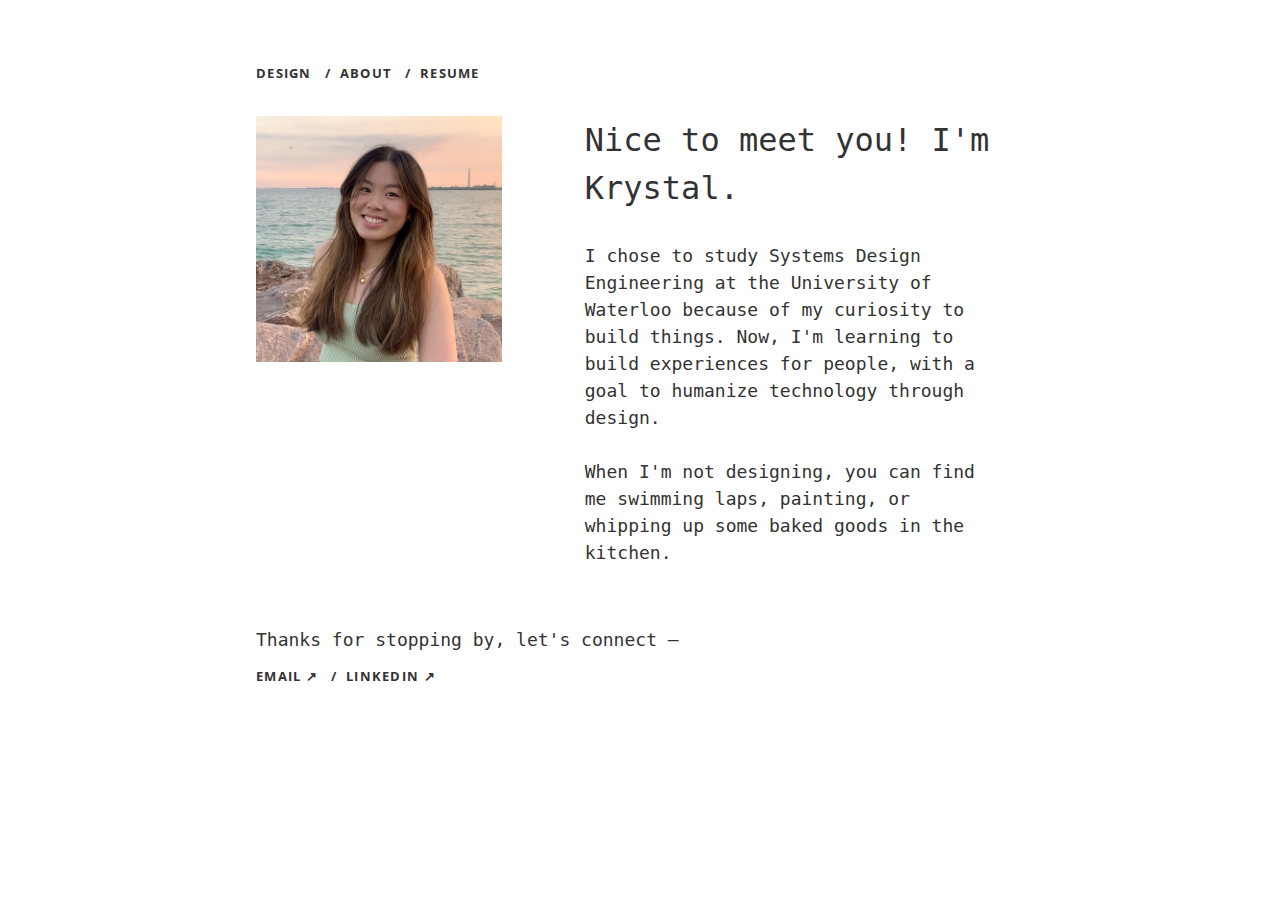
==== about.html @ 17763824 "F21 Refresh" ====
<html lang="en">

<head>
  <title>Krystal Truong</title>
  <link rel="shortcut icon" href="favicon.png">
  <link rel="stylesheet" type="text/css" href="//fonts.googleapis.com/css?family=Open+Sans" />
  <link rel="stylesheet" href="style.css">
</head>

<body>

  <div class="container">
  <!-- Nav -->
  <div class="spacing-60"></div>
  <div class="h2">
    <a class="text" href="./design.html">DESIGN</a>
    &nbsp;&nbsp;/&nbsp;&nbsp;<a class="text" href="./about.html">ABOUT</a>
    &nbsp;&nbsp;/&nbsp;&nbsp;<a class="text" href="https://drive.google.com/file/d/1UsFIms55DaiQPymfGHlReNOtByHcHVr6/view?usp=sharing" target="_blank">RESUME</a>
  </div>
  <div class="spacing-30"></div>

  <!-- Introduction -->
  <div class="parent">
    <div class="flex-left">
      <img src="krystal.png">
    </div>
    <div class="flex-center"></div>
    <div class="flex-right">
        <div class="h1" id="left-align">
            Nice to meet you! I'm Krystal.
        </div>
        <div class="spacing-30"></div>
        <div class="h3" id="left-align">
            I chose to study Systems Design Engineering at the University of Waterloo because of my curiosity to build things.
        Now, I'm learning to build experiences for people, with a goal to humanize technology through design.<br><br>
        When I'm not designing, you can find me swimming laps, painting, or whipping up some baked goods in the kitchen.
        </div>
    </div>
  </div>

<!-- Contact -->
<div class="spacing-60"></div>
<div class="h3" id="left-align">Thanks for stopping by, let's connect — &nbsp;</div>
<div class="spacing-10"></div>
<div class="h2">
  <a class="text" href="mailto:k33truon@uwaterloo.ca" target="_blank">EMAIL ↗</a>
  &nbsp;&nbsp;/&nbsp;&nbsp;<a class="text" href="https://www.linkedin.com/in/krystal-truong/" target="_blank">LINKEDIN ↗</a>
</div>
<div class="spacing-60"></div>

</div>
</body>
</html>
---- style.css ----
@keyframes fade-in {
  0% {opacity: 0;}
  100% {opacity: 1;}
}

body {
    margin: 0;
    padding: 0;
    background-color: #ffffff;
    color: #333333;
  }
  
  /* Content */
  .container {
    max-width: 60%;
    width: auto;
    margin-left: auto;
    margin-right: auto;
    height: auto;
    display: flex;
    flex-direction: column;
    justify-content: center;
    position: relative;
    animation: fade-in ease 2s;
    animation-iteration-count: 1;
    animation-fill-mode: forwards;
  }

  /* Spacing */
  .spacing-10 {
    min-height: 10px;
    max-height: 10px;
  }
  
  .spacing-30 {
    min-height: 30px;
    max-height: 30px;
  }
  
  .spacing-60 {
    min-height: 60px;
    max-height: 60px;
  }
  
  /* Text */
  .h1 {
    font-family: "Roboto Mono", monospace;
    font-size: xx-large;
    font-weight: normal;
    line-height: 150%;
    padding: 0;
  }
  
  .h2 {
    font-family: "Open Sans", sans-serif;
    font-size: small;
    font-weight: bolder;
    line-height: 2em;
    padding: 0;
    letter-spacing: 0.1em;
    text-transform: uppercase;
    text-align: left;
  }

  .h3 {
    font-family: "Roboto Mono", monospace;
    font-size: large;
    font-weight: lighter;
    line-height: 150%;
    padding: 0;
    text-align: left;
  }
  
  .parent {
    display: flex;
    flex-wrap: wrap;
    justify-content: left;
    align-items: left;
    column-gap: 30px;
    row-gap: 30px;
  }

  .flex-left {
    width: 32%;
  }

  .flex-center {
    width: 3%;
  }

  .flex-left.image {
    height: 100px;
    background-image: url("wave.png");
    background-position: left;
    background-size: contain;
    background-repeat: no-repeat;
  }

  .flex-left.image:hover {
    background-image: url("pose.png");
  }

  .flex-right {
    width: 55%;
  }

  .flex-full {
    width: 100%;
  }

  .child {
    flex: 1 1 40%;
    box-sizing: border-box;
    border: #333333;
    border-width: 3px;
    border-style: solid;
    padding: 3%
  }

  hr {
    border-width: thin;
    border-style: solid;
  }

  /* Media */
  img {
    width: 100%;
    height: auto;
  }
  
  /* Clickable */
  a {
    color:#333333;
    text-decoration: none;
  }

  a.text:hover {
    color: #1D33FF;
  }

  a.block {
    color: #1D33FF;
    background: linear-gradient(to left, #fffdfB 50%, #1D33FF 50%) right;
    background-size: 200%;
    transition: .1s ease-out;
  }
  
  a.block:hover {
    color: #ffffff;
    background-position: left;
  }

  .child:hover {
    border: #1D33FF;
    border-width: 3px;
    border-style: solid;
  }

  a:active {
    color:#120A43;
  }

  #clickable-large {
    font-size: xx-large;
  }
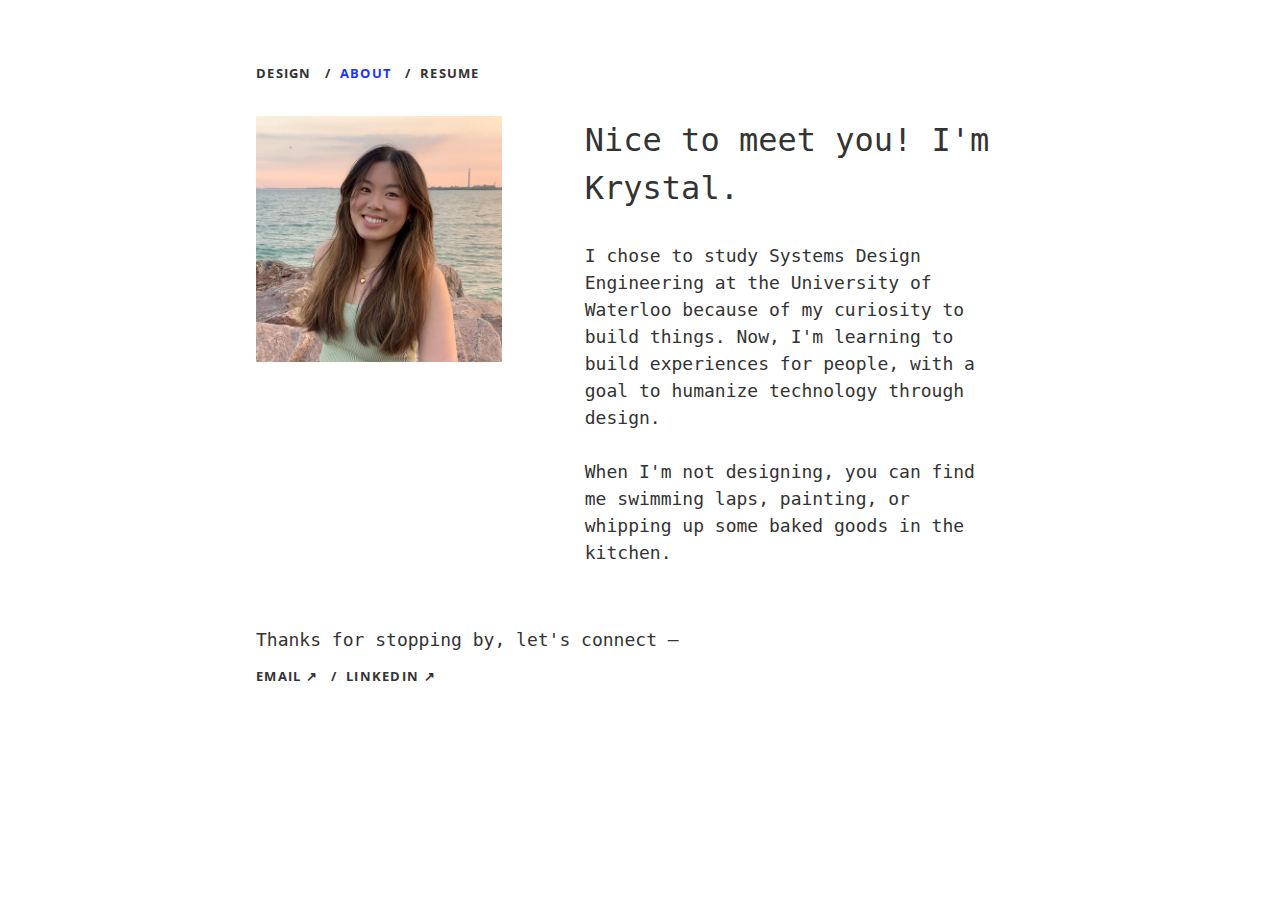
==== commit e2752eff: "Nav update with colour" ====
--- a/about.html
+++ b/about.html
@@ -13,8 +13,8 @@
   <!-- Nav -->
   <div class="spacing-60"></div>
   <div class="h2">
-    <a class="text" href="./design.html">DESIGN</a>
-    &nbsp;&nbsp;/&nbsp;&nbsp;<a class="text" href="./about.html">ABOUT</a>
+    <a class="text" href="./index.html">DESIGN</a>
+    &nbsp;&nbsp;/&nbsp;&nbsp;<a class="text coloured" href="./about.html">ABOUT</a>
     &nbsp;&nbsp;/&nbsp;&nbsp;<a class="text" href="https://drive.google.com/file/d/1UsFIms55DaiQPymfGHlReNOtByHcHVr6/view?usp=sharing" target="_blank">RESUME</a>
   </div>
   <div class="spacing-30"></div>
--- a/style.css
+++ b/style.css
@@ -138,6 +138,10 @@
     color: #1D33FF;
   }
 
+  a.text.coloured {
+    color: #1D33FF;
+  }
+
   a.block {
     color: #1D33FF;
     background: linear-gradient(to left, #fffdfB 50%, #1D33FF 50%) right;
@@ -157,7 +161,7 @@
   }
 
   a:active {
-    color:#120A43;
+    color:#1D33FF;
   }
 
   #clickable-large {
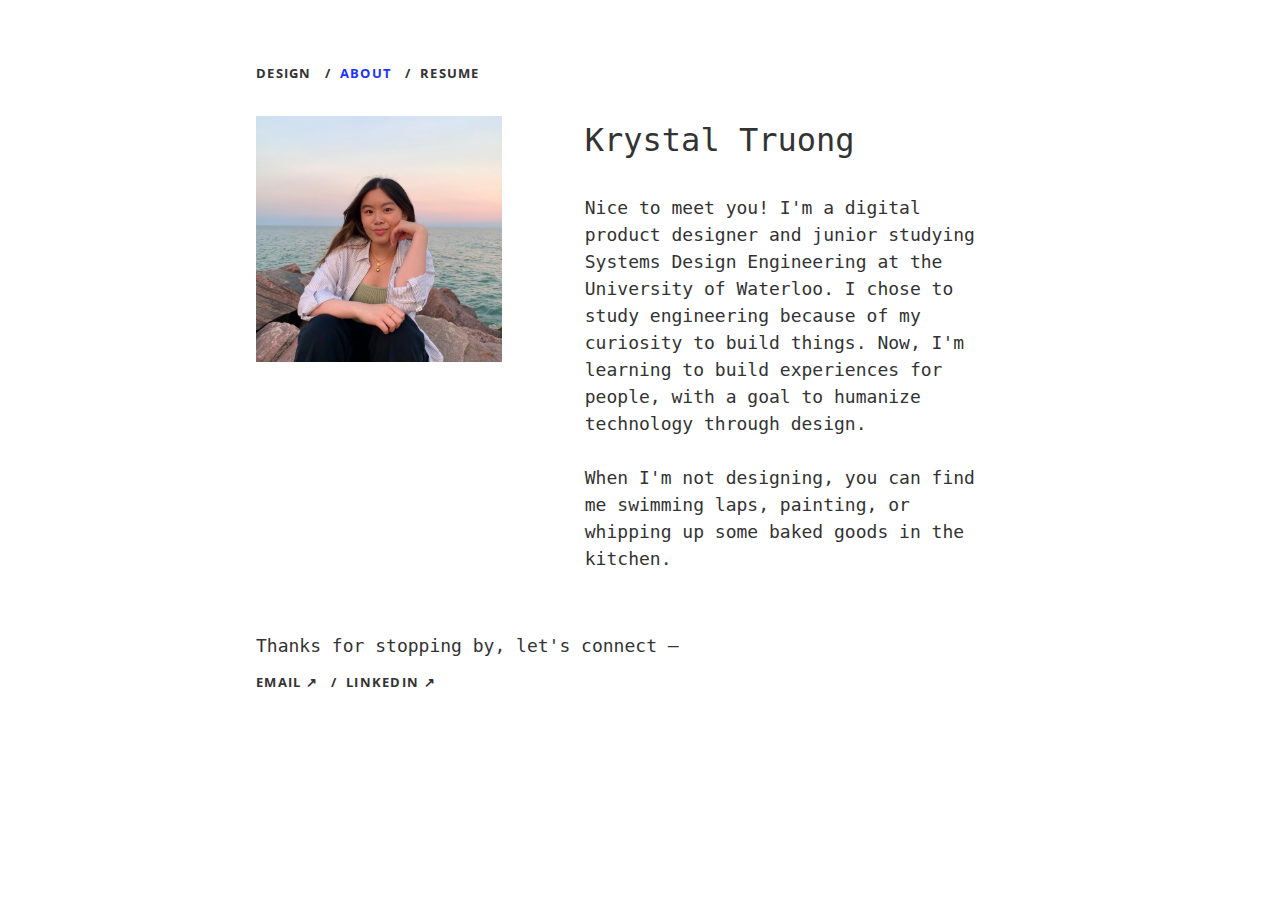
==== commit a9fa9d4f: "Resume Push" ====
--- a/about.html
+++ b/about.html
@@ -2,7 +2,7 @@
 
 <head>
   <title>Krystal Truong</title>
-  <link rel="shortcut icon" href="favicon.png">
+  <link rel="shortcut icon" href="star.png">
   <link rel="stylesheet" type="text/css" href="//fonts.googleapis.com/css?family=Open+Sans" />
   <link rel="stylesheet" href="style.css">
 </head>
@@ -15,25 +15,26 @@
   <div class="h2">
     <a class="text" href="./index.html">DESIGN</a>
     &nbsp;&nbsp;/&nbsp;&nbsp;<a class="text coloured" href="./about.html">ABOUT</a>
-    &nbsp;&nbsp;/&nbsp;&nbsp;<a class="text" href="https://drive.google.com/file/d/1UsFIms55DaiQPymfGHlReNOtByHcHVr6/view?usp=sharing" target="_blank">RESUME</a>
+    &nbsp;&nbsp;/&nbsp;&nbsp;<a class="text" href="https://drive.google.com/file/d/1UzDh8Bg2F6Qu9--7cHje0R3sVM2DVDYK/view?usp=sharing" target="_blank">RESUME</a>
   </div>
   <div class="spacing-30"></div>
 
   <!-- Introduction -->
   <div class="parent">
     <div class="flex-left">
-      <img src="krystal.png">
+      <img src="profile-photo.jpg">
     </div>
     <div class="flex-center"></div>
     <div class="flex-right">
         <div class="h1" id="left-align">
-            Nice to meet you! I'm Krystal.
+            Krystal Truong
         </div>
         <div class="spacing-30"></div>
         <div class="h3" id="left-align">
-            I chose to study Systems Design Engineering at the University of Waterloo because of my curiosity to build things.
-        Now, I'm learning to build experiences for people, with a goal to humanize technology through design.<br><br>
-        When I'm not designing, you can find me swimming laps, painting, or whipping up some baked goods in the kitchen.
+            Nice to meet you! I'm a digital product designer and junior studying Systems Design Engineering at the University of Waterloo.
+            I chose to study engineering because of my curiosity to build things. Now, I'm learning to build experiences for people, with a goal to
+            humanize technology through design.<br><br>
+            When I'm not designing, you can find me swimming laps, painting, or whipping up some baked goods in the kitchen.
         </div>
     </div>
   </div>
--- a/style.css
+++ b/style.css
@@ -21,9 +21,6 @@
     flex-direction: column;
     justify-content: center;
     position: relative;
-    animation: fade-in ease 2s;
-    animation-iteration-count: 1;
-    animation-fill-mode: forwards;
   }
 
   /* Spacing */
@@ -78,6 +75,9 @@
     align-items: left;
     column-gap: 30px;
     row-gap: 30px;
+    animation: fade-in ease 2s;
+    animation-iteration-count: 1;
+    animation-fill-mode: forwards;
   }
 
   .flex-left {
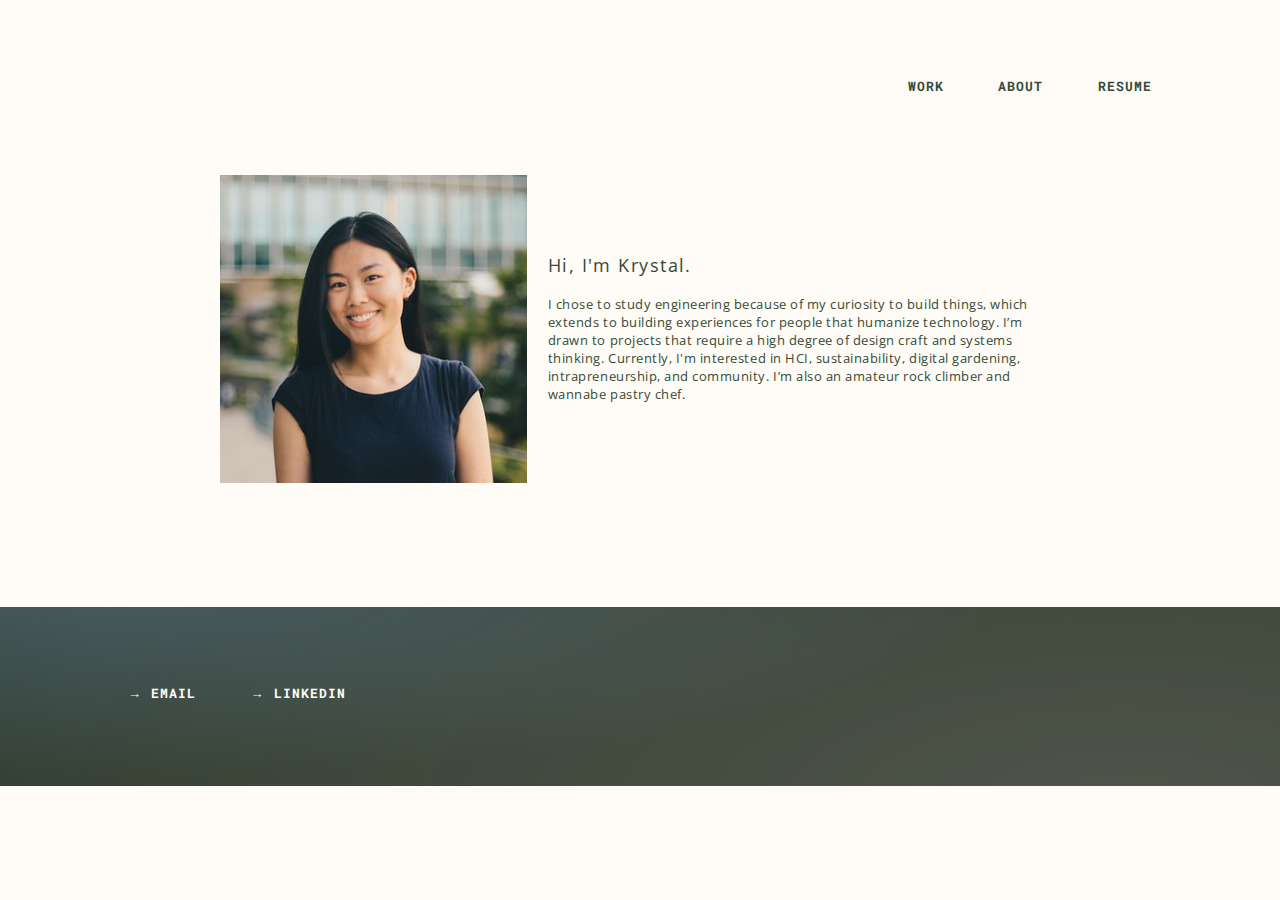
==== commit 73004230: "Work Page Update" ====
--- a/about.html
+++ b/about.html
@@ -4,52 +4,53 @@
   <title>Krystal Truong</title>
   <link rel="shortcut icon" href="star.png">
   <link rel="stylesheet" type="text/css" href="//fonts.googleapis.com/css?family=Open+Sans" />
+  <link href='https://fonts.googleapis.com/css?family=Roboto Mono' rel='stylesheet'>
   <link rel="stylesheet" href="style.css">
 </head>
 
 <body>
 
-  <div class="container">
-  <!-- Nav -->
-  <div class="spacing-60"></div>
-  <div class="h2">
-    <a class="text" href="./index.html">DESIGN</a>
-    &nbsp;&nbsp;/&nbsp;&nbsp;<a class="text coloured" href="./about.html">ABOUT</a>
-    &nbsp;&nbsp;/&nbsp;&nbsp;<a class="text" href="https://drive.google.com/file/d/1UzDh8Bg2F6Qu9--7cHje0R3sVM2DVDYK/view?usp=sharing" target="_blank">RESUME</a>
-  </div>
-  <div class="spacing-30"></div>
+    <div class="frame-heading">
+        <!-- Nav -->
+        <div class="flex-container" style="justify-content: flex-end">
+          <h3>
+            <a style="color: #364A38" class="link" href="./index.html">WORK</a>
+            &nbsp;&nbsp;&nbsp;&nbsp;&nbsp;<a style="color: #364A38" class="link" href="./about.html">ABOUT</a>
+            &nbsp;&nbsp;&nbsp;&nbsp;&nbsp;<a style="color: #364A38" class="link" href="https://drive.google.com/file/d/1OlumJu7d1QydlkEsXsa4y7ZNUnQvzALo/view?usp=sharing">RESUME</a>
+          </h3>
+        </div>
 
-  <!-- Introduction -->
-  <div class="parent">
-    <div class="flex-left">
-      <img src="profile-photo.jpg">
+        <div class="spacing-60"></div>
+        <div class="flex-container">
+            <div class="flex-left">
+                <img src="krystal.jpg">
+            </div>
+            <div class="flex-center"></div>
+            <div class="flex-full">
+                <h2 style="color: #364A38">Hi, I'm Krystal.</h2>
+                <h4 style="color: #364A38">I chose to study engineering because of my curiosity to build things, which extends
+                  to building experiences for people that humanize technology.
+                    I’m drawn to projects that require a high degree of design craft and systems thinking.
+                    Currently, I'm interested in HCI, sustainability, digital gardening, intrapreneurship, and community.
+                    I’m also an amateur rock climber and wannabe pastry chef.</h4>
+            </div>
+        </div>
+
+        <div class="spacing-60"></div>
+
+
+
     </div>
-    <div class="flex-center"></div>
-    <div class="flex-right">
-        <div class="h1" id="left-align">
-            Krystal Truong
-        </div>
-        <div class="spacing-30"></div>
-        <div class="h3" id="left-align">
-            Nice to meet you! I'm a digital product designer and junior studying Systems Design Engineering at the University of Waterloo.
-            I chose to study engineering because of my curiosity to build things. Now, I'm learning to build experiences for people, with a goal to
-            humanize technology through design.<br><br>
-            When I'm not designing, you can find me swimming laps, painting, or whipping up some baked goods in the kitchen.
-        </div>
+
+  <!-- Footing -->
+  <div class="background">
+    <div class="frame-heading">
+      <h3><a class="link" href="mailto:k33truon@uwaterloo.ca" target="_blank">→ EMAIL</a>
+      &nbsp;&nbsp;&nbsp;&nbsp;&nbsp;<a class="link" href="https://www.linkedin.com/in/krystal-truong/" target="_blank">→ LINKEDIN</a>
+      </h3>
     </div>
   </div>
 
-<!-- Contact -->
-<div class="spacing-60"></div>
-<div class="h3" id="left-align">Thanks for stopping by, let's connect — &nbsp;</div>
-<div class="spacing-10"></div>
-<div class="h2">
-  <a class="text" href="mailto:k33truon@uwaterloo.ca" target="_blank">EMAIL ↗</a>
-  &nbsp;&nbsp;/&nbsp;&nbsp;<a class="text" href="https://www.linkedin.com/in/krystal-truong/" target="_blank">LINKEDIN ↗</a>
-</div>
-<div class="spacing-60"></div>
-
-</div>
 </body>
 </html>
 
--- a/style.css
+++ b/style.css
@@ -6,22 +6,91 @@
 body {
     margin: 0;
     padding: 0;
-    background-color: #ffffff;
-    color: #333333;
-  }
-  
-  /* Content */
-  .container {
-    max-width: 60%;
-    width: auto;
-    margin-left: auto;
-    margin-right: auto;
-    height: auto;
+    background-color: #FFFBF6;
+  }
+
+.background {
+  background: radial-gradient(70.7% 101.31% at 6.91% -5.81%,
+  rgba(137, 184, 255, 0.2) 4.81%, rgba(255, 188, 188, 0) 100%),
+  radial-gradient(142.01% 374.42% at 87.85% 111.74%, rgba(249, 210, 210, 0.2) 0%,
+  rgba(255, 232, 232, 0) 100%)
+  , #253527;
+}
+
+ .frame-heading {
+  display: flex;
+  flex-direction: column;
+  margin: 0px;
+  padding-left: 10%;
+  padding-right: 10%;
+  padding-top: 5%;
+  padding-bottom: 5%;
+  gap: 0px;
+ }
+
+ .frame-container {
+  display: flex;
+  flex-direction: column;
+  padding-top: 2%;
+  padding-bottom: 2%;
+  margin: 0px;
+  gap: 0px;
+ }
+
+ .flex-heading {
+  display: flex;
+  align-items: center;
+  height: fit-content;
+}
+
+  .flex-container {
     display: flex;
-    flex-direction: column;
+    align-items: center;
+    height: fit-content;
     justify-content: center;
+  }
+
+  .flex-half {
+    width: 20%;
+  }
+
+  .flex-left {
+    width: 30%;
+    animation: fade-in ease 2s;
+    animation-iteration-count: 1;
+    animation-fill-mode: forwards;
     position: relative;
-  }
+
+  }
+
+  .flex-center {
+    width: 2%;
+    animation: fade-in ease 2s;
+    animation-iteration-count: 1;
+    animation-fill-mode: forwards;
+    position: relative;
+  }
+
+  .flex-right {
+    width: 30%;
+    animation: fade-in ease 2s;
+    animation-iteration-count: 1;
+    animation-fill-mode: forwards;
+    position: relative;
+  }
+
+  .flex-full {
+    width: 50%;
+  }
+
+ .link {
+  color: #FFFBF6;
+ }
+
+ .link:hover {
+  text-decoration: none;
+  color: #9194f9!important;
+ }
 
   /* Spacing */
   .spacing-10 {
@@ -40,86 +109,85 @@
   }
   
   /* Text */
-  .h1 {
-    font-family: "Roboto Mono", monospace;
+  h1 {
+    font-family: 'Roboto Mono';
+    font-style: normal;
+    font-weight: 700;
     font-size: xx-large;
-    font-weight: normal;
-    line-height: 150%;
+    align-items: center;
+    letter-spacing: 0.04em;
+    background: linear-gradient(94.63deg, rgba(41, 85, 240, 0.5) -6.86%, rgba(105, 133, 100, 0.5) 49.49%), #FFFBF6;
+    -webkit-background-clip: text;
+    -webkit-text-fill-color: transparent;
+    background-clip: text;
+    -moz-text-fill-color: transparent;
+    margin-bottom: 2%;
+  }
+  
+  h2 { 
+    font-family: 'Open Sans';
+    font-style: normal;
+    font-weight: 400;
+    font-size: large;
+    align-items: center;
+    letter-spacing: 0.08em;
+    color: #FFFBF6;
+    margin-bottom: 2%;
+  }
+
+  h3 {
+    font-family: 'Roboto Mono';
+    font-style: normal;
+    font-weight: 700;
+    font-size: small;
+    align-items: center;
+    letter-spacing: 0.08em;
+    color: #FFFBF6;
+    margin-bottom: 2%;
+  }
+
+  h4 {
+    font-family: 'Open Sans';
+    font-style: normal;
+    font-weight: 400;
+    font-size: small;
+    align-items: center;
+    letter-spacing: 0.04em;
+    color: #FFFBF6;
+  }
+  
+  h5 {
+    font-family: 'Roboto Mono';
+    font-style: normal;
+    font-weight: 400;
+    font-size: large;
+    letter-spacing: 0.08em;
+    color: #000000;
+    margin: 0;
     padding: 0;
-  }
-  
-  .h2 {
-    font-family: "Open Sans", sans-serif;
+    margin-bottom: 4%;
+  }
+
+  h6 {
+    font-family: 'Open Sans';
+    font-style: normal;
+    font-weight: 900;
+    font-size: x-large;
+    letter-spacing: 0.08em;
+    color: #3E6142;
+    margin: 0;
+    padding: 0;
+    margin-bottom: 4%;
+  }
+
+  h7 {
+    font-family: 'Roboto Mono';
+    font-style: normal;
+    font-weight: 900;
     font-size: small;
-    font-weight: bolder;
-    line-height: 2em;
-    padding: 0;
-    letter-spacing: 0.1em;
-    text-transform: uppercase;
-    text-align: left;
-  }
-
-  .h3 {
-    font-family: "Roboto Mono", monospace;
-    font-size: large;
-    font-weight: lighter;
-    line-height: 150%;
-    padding: 0;
-    text-align: left;
-  }
-  
-  .parent {
-    display: flex;
-    flex-wrap: wrap;
-    justify-content: left;
-    align-items: left;
-    column-gap: 30px;
-    row-gap: 30px;
-    animation: fade-in ease 2s;
-    animation-iteration-count: 1;
-    animation-fill-mode: forwards;
-  }
-
-  .flex-left {
-    width: 32%;
-  }
-
-  .flex-center {
-    width: 3%;
-  }
-
-  .flex-left.image {
-    height: 100px;
-    background-image: url("wave.png");
-    background-position: left;
-    background-size: contain;
-    background-repeat: no-repeat;
-  }
-
-  .flex-left.image:hover {
-    background-image: url("pose.png");
-  }
-
-  .flex-right {
-    width: 55%;
-  }
-
-  .flex-full {
-    width: 100%;
-  }
-
-  .child {
-    flex: 1 1 40%;
-    box-sizing: border-box;
-    border: #333333;
-    border-width: 3px;
-    border-style: solid;
-    padding: 3%
-  }
-
-  hr {
-    border-width: thin;
-    border-style: solid;
+    letter-spacing: 0.08em;
+    color: #24201F;
+    margin-bottom: 0;
   }
 
   /* Media */
@@ -127,43 +195,26 @@
     width: 100%;
     height: auto;
   }
-  
-  /* Clickable */
+
+  .hover {
+    position: absolute;
+  }
+
+  .hover_img {
+    position: absolute;
+    top: 0;
+    left: 0;
+    display: none;
+  }
+
+  .flex-container:hover .hover_img {
+    display: inline;
+  }
+
+  .flex-container:hover .hover_txt {
+    text-shadow: 1px 1px 4px #D6DCF6;
+  }
+  
   a {
-    color:#333333;
     text-decoration: none;
   }
-
-  a.text:hover {
-    color: #1D33FF;
-  }
-
-  a.text.coloured {
-    color: #1D33FF;
-  }
-
-  a.block {
-    color: #1D33FF;
-    background: linear-gradient(to left, #fffdfB 50%, #1D33FF 50%) right;
-    background-size: 200%;
-    transition: .1s ease-out;
-  }
-  
-  a.block:hover {
-    color: #ffffff;
-    background-position: left;
-  }
-
-  .child:hover {
-    border: #1D33FF;
-    border-width: 3px;
-    border-style: solid;
-  }
-
-  a:active {
-    color:#1D33FF;
-  }
-
-  #clickable-large {
-    font-size: xx-large;
-  }